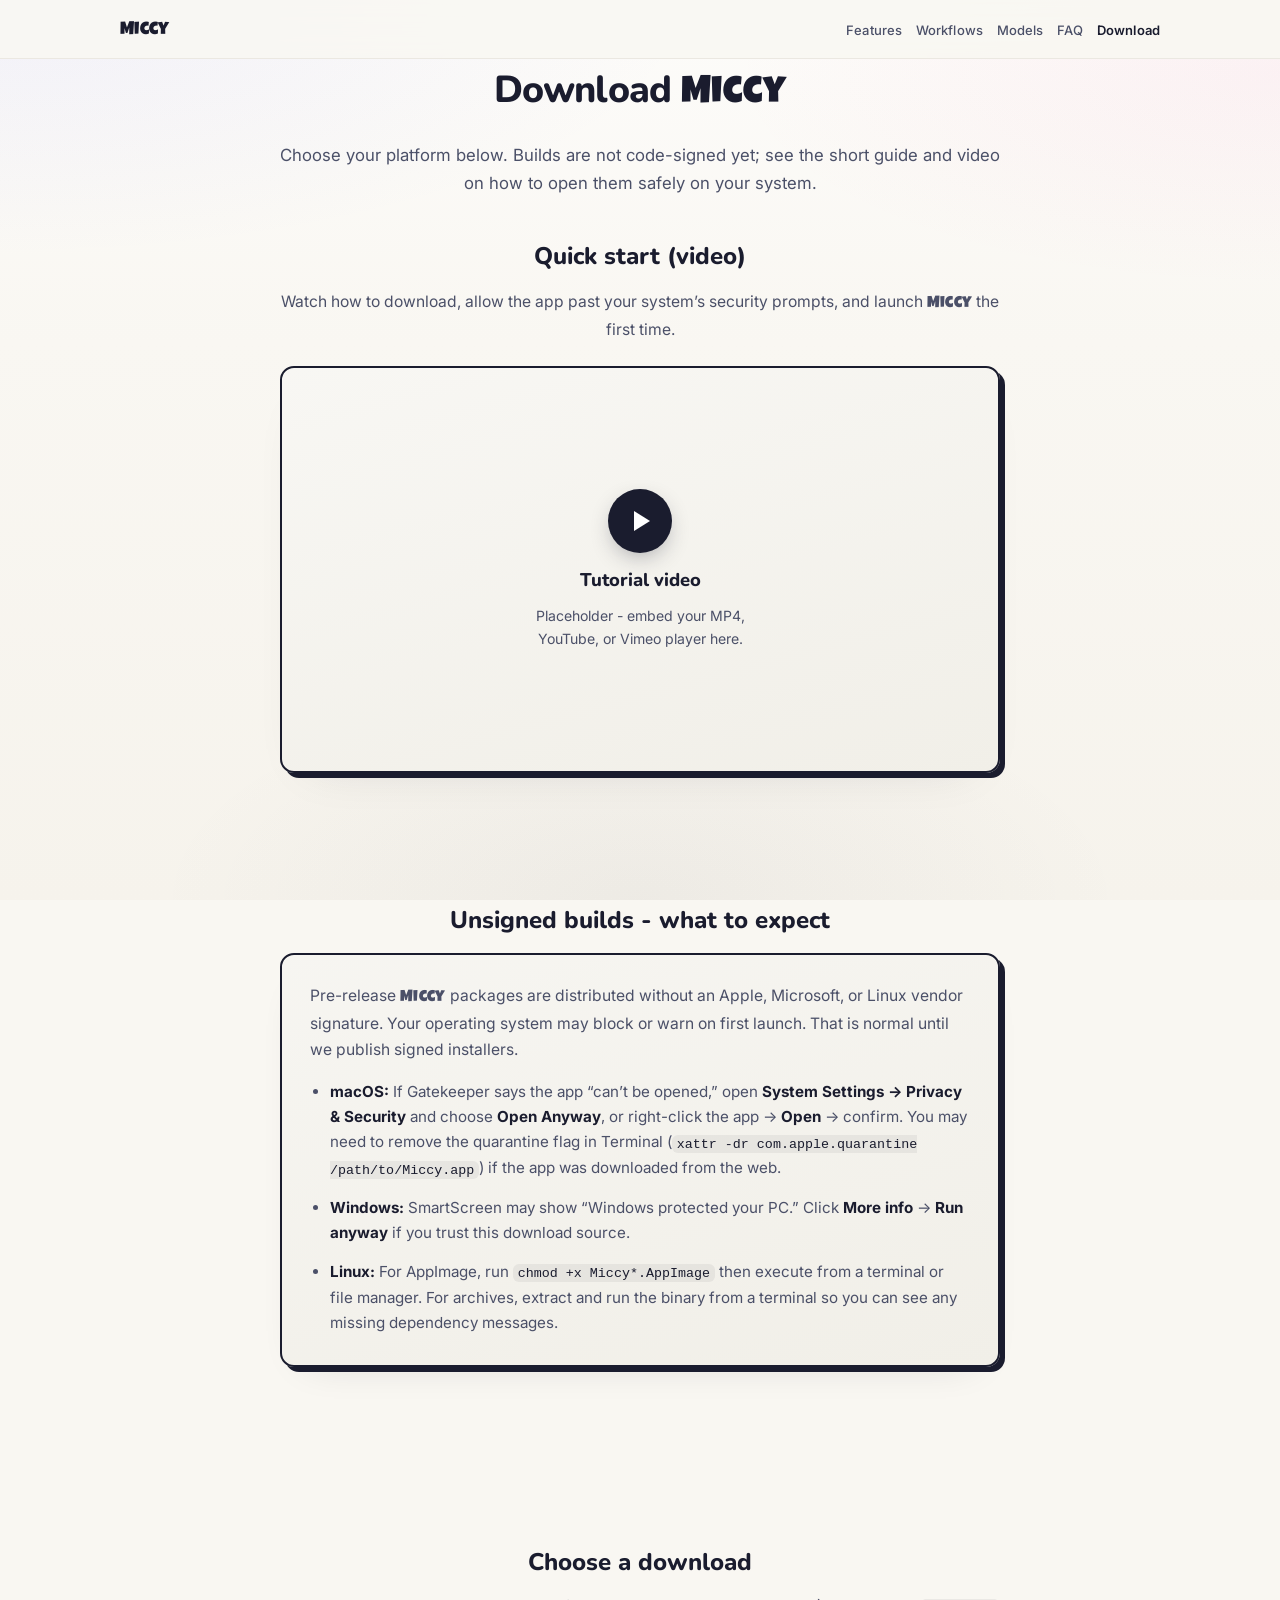
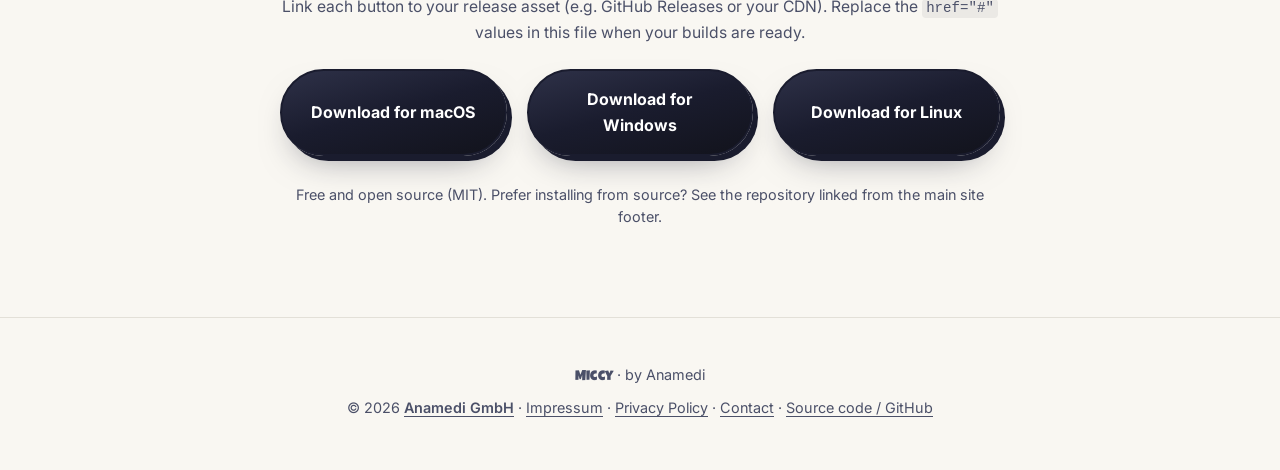
==== download/index.html @ 7ce50169 "second commitÄ" ====
<!DOCTYPE html>
<html lang="en">
  <head>
    <meta charset="UTF-8" />
    <meta name="viewport" content="width=device-width, initial-scale=1" />
    <!--
      Optional extra download stats (see main.js): Plausible, gtag, or meta
      miccy-download-tracker for sendBeacon to your own URL. PostHog is in head.
    -->
    <!-- <meta name="miccy-download-tracker" content="https://example.com/api/download-log" /> -->
    <meta
      name="description"
      content="Download Miccy for macOS, Windows, or Linux. Quick tutorial for running unsigned builds."
    />
    <title>Download Miccy</title>
    <link rel="preconnect" href="https://fonts.googleapis.com" />
    <link rel="preconnect" href="https://fonts.gstatic.com" crossorigin />
    <link
      href="https://fonts.googleapis.com/css2?family=Inter:wght@400;500;600;700&family=Luckiest+Guy&family=Nunito:wght@700;800&display=swap"
      rel="stylesheet"
    />
    <link rel="stylesheet" href="../styles.css" />
    <!-- PostHog Analytics -->
    <script>
      !function(t,e){var o,n,p,r;e.__SV||(window.posthog=e,e._i=[],e.init=function(i,s,a){function g(t,e){var o=e.split(".");2==o.length&&(t=t[o[0]],e=o[1]),t[e]=function(){t.push([e].concat(Array.prototype.slice.call(arguments,0)))}}(p=t.createElement("script")).type="text/javascript",p.crossOrigin="anonymous",p.async=!0,p.src=s.api_host.replace(".i.posthog.com","-assets.i.posthog.com")+"/static/array.js",(r=t.getElementsByTagName("script")[0]).parentNode.insertBefore(p,r);var u=e;for(void 0!==a?u=e[a]=[]:a="posthog",u.people=u.people||[],u.toString=function(t){var e="posthog";return"posthog"!==a&&(e+="."+a),t||(e+=" (stub)"),e},u.people.toString=function(){return u.toString(1)+" (stub)"},o="capture identify alias people.set people.set_once set_config register register_once unregister opt_out_capturing has_opted_out_capturing opt_in_capturing reset isFeatureEnabled onFeatureFlags getFeatureFlag getFeatureFlagPayload reloadFeatureFlags group updateEarlyAccessFeatureEnrollment getEarlyAccessFeatures getActiveMatchingSurveys getSurveys onSessionId".split(" "),n=0;n<o.length;n++)g(u,o[n]);e._i.push([i,s,a])},e.__SV=1)}(document,window.posthog||[]);
      posthog.init("phc_xzdLBTiVTxyUzQHgn3ynP7k3FDv85g4mBmWkdNXBrC9d", {
        api_host: "https://eu.i.posthog.com",
        person_profiles: "identified_only"
      });
    </script>
  </head>
  <body>
    <a class="skip-link" href="#main">Skip to content</a>
    <header class="site-header">
      <div class="container site-header__inner">
        <a class="logo" href="../index.html"><span class="brand">Miccy</span></a>
        <button
          class="nav-toggle"
          type="button"
          aria-expanded="false"
          aria-controls="site-nav"
        >
          <span class="nav-toggle__bar" aria-hidden="true"></span>
          <span class="nav-toggle__bar" aria-hidden="true"></span>
          <span class="nav-toggle__bar" aria-hidden="true"></span>
          <span class="visually-hidden">Menu</span>
        </button>
        <nav id="site-nav" class="site-nav" aria-label="Primary">
          <ul class="site-nav__list">
            <li><a href="../index.html#features">Features</a></li>
            <li><a href="../index.html#clinical-workflows">Workflows</a></li>
            <li><a href="../index.html#models-languages">Models</a></li>
            <li><a href="../index.html#faq">FAQ</a></li>
            <li><a href="./" class="site-nav__emphasis" aria-current="page">Download</a></li>
          </ul>
        </nav>
      </div>
    </header>

    <main id="main" class="download-page">
      <section class="section section--tight download-page__intro">
        <div class="container container--narrow">
          <h1 class="download-page__title">Download <span class="brand">Miccy</span></h1>
          <p class="download-page__lead">
            Choose your platform below. Builds are not code-signed yet; see the
            short guide and video on how to open them safely on your system.
          </p>
        </div>
      </section>

      <section
        class="section section--tight download-page__tutorial"
        aria-labelledby="tutorial-heading"
      >
        <div class="container container--download">
          <h2 id="tutorial-heading" class="download-page__section-title">
            Quick start (video)
          </h2>
          <p class="download-page__section-intro">
            Watch how to download, allow the app past your system’s security
            prompts, and launch <span class="brand">Miccy</span> the first time.
          </p>
          <!--
            Replace the placeholder below with your player, for example:
            <video class="tutorial-video-el" controls playsinline poster="../assets/tutorial-poster.jpg" width="1280" height="720">
              <source src="https://your-cdn.com/miccy-tutorial.mp4" type="video/mp4" />
            </video>
            Or: <iframe title="<span class="brand">Miccy</span> tutorial" src="https://www.youtube-nocookie.com/embed/VIDEO_ID" loading="lazy" allowfullscreen></iframe>
          -->
          <div
            class="video-placeholder"
            role="img"
            aria-label="Video tutorial placeholder - add your tutorial embed here"
          >
            <div class="video-placeholder__frame">
              <span class="video-placeholder__play" aria-hidden="true"></span>
              <p class="video-placeholder__title">Tutorial video</p>
              <p class="video-placeholder__hint">
                Placeholder - embed your MP4, YouTube, or Vimeo player here.
              </p>
            </div>
          </div>
        </div>
      </section>

      <section
        class="section download-page__unsigned"
        aria-labelledby="unsigned-heading"
      >
        <div class="container container--download">
          <h2 id="unsigned-heading" class="download-page__section-title">
            Unsigned builds - what to expect
          </h2>
          <div class="unsigned-notice card card--soft">
            <p>
              Pre-release <span class="brand">Miccy</span> packages are distributed without an Apple,
              Microsoft, or Linux vendor signature. Your operating system may
              block or warn on first launch. That is normal until we publish
              signed installers.
            </p>
            <ul class="unsigned-notice__list">
              <li>
                <strong>macOS:</strong> If Gatekeeper says the app “can’t be
                opened,” open <strong>System Settings → Privacy &amp;
                Security</strong> and choose <strong>Open Anyway</strong>, or
                right-click the app → <strong>Open</strong> → confirm. You may
                need to remove the quarantine flag in Terminal
                (<code>xattr -dr com.apple.quarantine /path/to/Miccy.app</code>)
                if the app was downloaded from the web.
              </li>
              <li>
                <strong>Windows:</strong> SmartScreen may show “Windows
                protected your PC.” Click <strong>More info</strong> →
                <strong>Run anyway</strong> if you trust this download source.
              </li>
              <li>
                <strong>Linux:</strong> For AppImage, run
                <code>chmod +x Miccy*.AppImage</code> then execute from a
                terminal or file manager. For archives, extract and run the
                binary from a terminal so you can see any missing dependency
                messages.
              </li>
            </ul>
          </div>
        </div>
      </section>

      <section
        class="section download-page__actions"
        aria-labelledby="downloads-heading"
      >
        <div class="container container--download">
          <h2 id="downloads-heading" class="download-page__section-title">
            Choose a download
          </h2>
          <p class="download-page__section-intro">
            Link each button to your release asset (e.g. GitHub Releases or
            your CDN). Replace the <code>href="#"</code> values in this file when
            your builds are ready.
          </p>
          <div class="download-buttons">
            <a
              class="btn btn--primary btn--download"
              id="download-macos"
              href="#"
              data-platform="macos"
              >Download for macOS</a
            >
            <a
              class="btn btn--primary btn--download"
              id="download-windows"
              href="#"
              data-platform="windows"
              >Download for Windows</a
            >
            <a
              class="btn btn--primary btn--download"
              id="download-linux"
              href="#"
              data-platform="linux"
              >Download for Linux</a
            >
          </div>
          <p class="download-page__footnote">
            Free and open source (MIT). Prefer installing from source? See the
            repository linked from the main site footer.
          </p>
        </div>
      </section>
    </main>

    <footer class="site-footer">
      <div class="container site-footer__inner">
        <p class="site-footer__line"><span class="brand">Miccy</span> · by Anamedi</p>
        <p class="site-footer__line">
          © 2026
          <a
            href="https://anamedi.com"
            rel="noopener noreferrer"
            class="site-footer__company"
            >Anamedi GmbH</a
          >
          ·
          <a href="../impressum/">Impressum</a>
          ·
          <a href="../privacy/">Privacy Policy</a>
          ·
          <a href="mailto:info@anamedi.com">Contact</a>
          ·
          <a href="#" data-github-toast>Source code / GitHub</a>
        </p>
      </div>
    </footer>

    <script src="../main.js"></script>
  </body>
</html>
---- styles.css ----
:root {
  --bg: #f9f7f2;
  --bg-elevated: #f1efe8;
  --ink: #1a1c2e;
  --ink-muted: #4b5068;
  --line: #e3e0d8;
  --accent: #1a1c2e;
  --accent-mid: #24273a;
  --shadow: 5px 5px 0 #1a1c2e;
  --shadow-soft: 0 22px 50px -28px rgba(26, 28, 46, 0.35);
  --shadow-lift: 7px 7px 0 #1a1c2e;
  --ease-out: cubic-bezier(0.22, 1, 0.36, 1);
  --ease-spring: cubic-bezier(0.34, 1.3, 0.64, 1);
  --radius-lg: 14px;
  --radius-pill: 999px;
  --font-body: "Inter", system-ui, -apple-system, sans-serif;
  --font-display: "Nunito", "Inter", system-ui, sans-serif;
  --font-brand: "Luckiest Guy", "Comic Sans MS", "Comic Sans", cursive;
  --container: 1040px;
  --narrow: 720px;
  --header-h: 58px;
  --reveal-duration: 0.85s;
}

.brand {
  font-family: var(--font-brand);
  font-weight: 400;
  letter-spacing: 0.02em;
}

*,
*::before,
*::after {
  box-sizing: border-box;
}

html {
  scroll-behavior: smooth;
}

body {
  margin: 0;
  font-family: var(--font-body);
  font-size: 1.0625rem;
  line-height: 1.65;
  color: var(--ink-muted);
  background-color: var(--bg);
  position: relative;
  isolation: isolate;
}

body::before {
  content: "";
  position: fixed;
  inset: 0;
  z-index: -1;
  pointer-events: none;
  background:
    radial-gradient(
      105% 55% at 0% 0%,
      rgba(99, 102, 241, 0.07),
      transparent 52%
    ),
    radial-gradient(
      90% 50% at 100% 8%,
      rgba(236, 72, 153, 0.055),
      transparent 48%
    ),
    radial-gradient(
      70% 45% at 50% 100%,
      rgba(26, 28, 46, 0.04),
      transparent 55%
    ),
    linear-gradient(180deg, #fdfcfa 0%, var(--bg) 38%, #f6f3ec 100%);
}

img {
  max-width: 100%;
  height: auto;
  display: block;
}

h1,
h2,
h3,
h4 {
  color: var(--ink);
  font-family: var(--font-display);
}

a {
  color: inherit;
}

.skip-link {
  position: absolute;
  left: -9999px;
  top: 0;
  z-index: 1000;
  padding: 0.75rem 1rem;
  background: var(--ink);
  color: #fff;
  font-weight: 600;
}

.skip-link:focus {
  left: 1rem;
  top: 1rem;
}

.visually-hidden {
  position: absolute;
  width: 1px;
  height: 1px;
  padding: 0;
  margin: -1px;
  overflow: hidden;
  clip: rect(0, 0, 0, 0);
  white-space: nowrap;
  border: 0;
}

.container {
  width: min(100% - 2.5rem, var(--container));
  margin-inline: auto;
}

.container--narrow {
  width: min(100% - 2.5rem, var(--narrow));
}

.container--steps {
  width: min(100% - 2.5rem, 760px);
}

.container--faq {
  width: min(100% - 2.5rem, 720px);
}

.site-header {
  position: sticky;
  top: 0;
  z-index: 50;
  background: color-mix(in srgb, var(--bg) 88%, transparent);
  backdrop-filter: blur(14px) saturate(1.2);
  border-bottom: 1px solid color-mix(in srgb, var(--line) 65%, transparent);
  transition: box-shadow 0.45s var(--ease-out), background 0.45s var(--ease-out),
    border-color 0.45s var(--ease-out);
}

.site-header.is-scrolled {
  background: color-mix(in srgb, var(--bg) 96%, #fff 4%);
  box-shadow: 0 10px 40px -20px rgba(26, 28, 46, 0.18);
  border-bottom-color: var(--line);
}

.site-header__inner {
  display: flex;
  align-items: center;
  justify-content: space-between;
  min-height: var(--header-h);
  gap: 1rem;
}

.logo {
  font-size: 1.15rem;
  color: var(--ink);
  text-decoration: none;
  transition: color 0.25s ease, transform 0.25s var(--ease-out);
}

.logo:hover,
.logo:focus-visible {
  color: var(--accent-mid);
  transform: translateY(-1px);
}

.site-nav__list {
  list-style: none;
  margin: 0;
  padding: 0;
  display: flex;
  flex-wrap: wrap;
  gap: 0.25rem 0.85rem;
  justify-content: flex-end;
  align-items: center;
}

.site-nav a {
  position: relative;
  font-size: 0.8125rem;
  font-weight: 500;
  letter-spacing: 0.01em;
  color: var(--ink-muted);
  text-decoration: none;
  transition: color 0.25s ease;
}

.site-nav a::after {
  content: "";
  position: absolute;
  left: 0;
  bottom: -2px;
  width: 100%;
  height: 1.5px;
  border-radius: 1px;
  background: linear-gradient(90deg, var(--ink), var(--accent-mid));
  transform: scaleX(0);
  transform-origin: center;
  transition: transform 0.3s var(--ease-out);
}

.site-nav a:hover,
.site-nav a:focus-visible {
  color: var(--ink);
}

.site-nav a:hover::after,
.site-nav a:focus-visible::after {
  transform: scaleX(1);
}

.site-nav__emphasis {
  color: var(--ink) !important;
  font-weight: 600 !important;
}

.nav-toggle {
  display: none;
  flex-direction: column;
  justify-content: center;
  gap: 4px;
  width: 2.4rem;
  height: 2.4rem;
  padding: 0;
  border: 2px solid var(--ink);
  border-radius: 8px;
  background: var(--bg);
  cursor: pointer;
}

.nav-toggle__bar {
  display: block;
  width: 1.25rem;
  height: 2px;
  margin-inline: auto;
  background: var(--ink);
  border-radius: 1px;
}

@media (max-width: 880px) {
  .nav-toggle {
    display: flex;
  }

  .site-nav {
    position: absolute;
    left: 0;
    right: 0;
    top: var(--header-h);
    background: color-mix(in srgb, var(--bg) 97%, #fff 3%);
    border-bottom: 1px solid var(--line);
    max-height: 0;
    overflow: hidden;
    transition: max-height 0.4s var(--ease-out);
    box-shadow: 0 24px 48px -32px rgba(26, 28, 46, 0.2);
  }

  .site-nav a::after {
    display: none;
  }

  .site-nav.is-open {
    max-height: 240px;
  }

  .site-nav__list {
    flex-direction: column;
    padding: 1rem 1.25rem 1.25rem;
    align-items: flex-start;
  }
}

html.motion-ok main > section.section:not(.hero):not(.is-revealed),
html.motion-ok .site-footer:not(.is-revealed) {
  opacity: 0;
  transform: translateY(1.35rem);
  filter: blur(0.5px);
}

html.motion-ok main > section.section:not(.hero).is-revealed,
html.motion-ok .site-footer.is-revealed {
  opacity: 1;
  transform: none;
  filter: none;
  transition: opacity var(--reveal-duration) var(--ease-out),
    transform var(--reveal-duration) var(--ease-out),
    filter 0.5s ease;
}

.section {
  padding-block: clamp(3.5rem, 8vw, 5.5rem);
}

.section--tight {
  padding-block: 0 2.5rem;
}

.section__title {
  font-size: clamp(1.85rem, 4vw, 2.35rem);
  font-weight: 800;
  text-align: center;
  margin: 0 0 2.5rem;
  letter-spacing: -0.02em;
}

.section__intro {
  margin: -1.65rem auto 2rem;
  max-width: 40rem;
  text-align: center;
  font-size: 1.02rem;
  line-height: 1.65;
  color: var(--ink-muted);
}

.section__intro--narrow {
  max-width: 34rem;
}

.hero {
  padding-top: clamp(2rem, 5vw, 3rem);
}

.hero__inner {
  text-align: center;
}

.hero__mascot {
  display: block;
  width: min(320px, 88vw);
  margin: 0 auto 1.25rem;
  padding: 0;
  border: none;
  background: transparent;
  transition: transform 0.5s var(--ease-out);
}

.hero__mascot .mascot-bounce {
  display: block;
  width: 100%;
  line-height: 0;
}

.hero__mascot img {
  display: block;
  width: 100%;
  height: auto;
  margin: 0 auto;
  filter: drop-shadow(0 18px 36px rgba(26, 28, 46, 0.22));
  transition: transform 0.6s var(--ease-out), filter 0.45s var(--ease-out);
}

.hero__kicker {
  display: flex;
  flex-wrap: wrap;
  align-items: baseline;
  justify-content: center;
  gap: 0.45rem 0.75rem;
  margin: 0 0 0.85rem;
}

.hero__kicker .brand {
  font-size: clamp(1.4rem, 3.2vw, 1.75rem);
  line-height: 1;
}

.hero__kicker-meta {
  font-size: 0.75rem;
  font-weight: 600;
  letter-spacing: 0.08em;
  text-transform: uppercase;
  color: var(--ink-muted);
}

html.motion-ok .hero__kicker {
  animation: hero-rise 0.85s var(--ease-out) both;
  animation-delay: 0.08s;
}

@media (hover: hover) and (pointer: fine) {
  .hero__mascot:hover {
    transform: translateY(-4px);
  }

  .hero__mascot:hover img {
    transform: scale(1.03);
    filter: drop-shadow(0 26px 48px rgba(26, 28, 46, 0.32));
  }
}

.hero__eyebrow {
  margin: 0 0 0.75rem;
  font-size: 0.72rem;
  font-weight: 700;
  letter-spacing: 0.22em;
  text-transform: uppercase;
  color: var(--ink-muted);
}

html.motion-ok .hero__eyebrow {
  animation: hero-rise 0.9s var(--ease-out) both;
  animation-delay: 0.05s;
}

.hero__title {
  margin: 0 0 1rem;
  font-size: clamp(1.85rem, 4.5vw, 2.65rem);
  font-weight: 800;
  line-height: 1.15;
  letter-spacing: -0.02em;
  color: var(--ink);
}

html.motion-ok .hero__title {
  animation: hero-rise 0.95s var(--ease-out) both;
  animation-delay: 0.12s;
}

@supports ((-webkit-background-clip: text) or (background-clip: text)) {
  .hero__title {
    background: linear-gradient(
      120deg,
      var(--ink) 0%,
      #2f3248 42%,
      var(--ink) 88%
    );
    background-size: 200% auto;
    -webkit-background-clip: text;
    background-clip: text;
    color: transparent;
  }

  html.motion-ok .hero__title {
    animation:
      hero-rise 0.95s var(--ease-out) both,
      shimmer-title 8s ease-in-out infinite;
    animation-delay: 0.12s, 0.5s;
  }
}

.hero__lead {
  margin: 0 0 0.6rem;
  max-width: 30rem;
  margin-inline: auto;
  font-size: 1.08rem;
  font-weight: 500;
  line-height: 1.55;
  color: var(--ink-muted);
}

html.motion-ok .hero__lead {
  animation: hero-rise 0.95s var(--ease-out) both;
  animation-delay: 0.22s;
}

.hero__sub {
  margin: 0;
  max-width: 28rem;
  margin-inline: auto;
  font-size: 0.875rem;
  font-weight: 500;
  line-height: 1.45;
  letter-spacing: 0.02em;
  color: var(--ink-muted);
}

html.motion-ok .hero__sub {
  animation: hero-rise 0.95s var(--ease-out) both;
  animation-delay: 0.3s;
}

.hero__compare {
  margin: 0 0 1.35rem;
  padding: 1.15rem 1.35rem 1.2rem;
  font-size: 0.98rem;
  line-height: 1.62;
  text-align: center;
  color: var(--ink-muted);
  background: linear-gradient(
    165deg,
    color-mix(in srgb, #fff 55%, var(--bg-elevated)) 0%,
    var(--bg-elevated) 100%
  );
  border: 2px solid var(--ink);
  border-radius: var(--radius-lg);
  box-shadow: var(--shadow), 0 14px 36px -28px rgba(26, 28, 46, 0.12);
}

.hero__compare strong {
  color: var(--ink);
}

.hero__brand {
  font-weight: 700;
  color: var(--ink);
  white-space: nowrap;
}

.hero__compare-note {
  display: block;
  margin-top: 0.65rem;
  font-size: 0.78rem;
  font-weight: 500;
  line-height: 1.45;
  color: var(--ink-muted);
  font-style: normal;
}

@media (max-width: 540px) {
  .hero__brand {
    white-space: normal;
  }
}

html.motion-ok .hero__compare {
  animation: hero-rise 0.95s var(--ease-out) both;
  animation-delay: 0.26s;
}

.hero__disclaimer {
  margin: 1.5rem 0 0;
  max-width: 24rem;
  margin-inline: auto;
  font-size: 0.75rem;
  line-height: 1.45;
  color: var(--ink-muted);
}

html.motion-ok .hero__disclaimer {
  animation: hero-rise 1s var(--ease-out) both;
  animation-delay: 0.38s;
}

html.motion-ok .hero__mascot {
  animation: hero-rise 0.9s var(--ease-out) both;
}

html.motion-ok .hero__mascot img {
  animation: mascot-glow 5.5s ease-in-out 0.9s infinite;
}

html.motion-ok .hero__mascot .mascot-bounce {
  animation: mascot-bounce 2.75s var(--ease-spring) 0.9s infinite;
  will-change: transform;
}

html.motion-ok .final-cta__mascot img {
  animation: mascot-glow 5.5s ease-in-out infinite;
  animation-delay: -2.75s;
}

html.motion-ok .final-cta__mascot .mascot-bounce {
  animation: mascot-bounce 2.75s var(--ease-spring) infinite;
  animation-delay: -1.5s;
  will-change: transform;
}

.download-cta__inner {
  text-align: center;
  display: flex;
  flex-direction: column;
  align-items: center;
  gap: 0.85rem;
}

.btn {
  display: inline-flex;
  align-items: center;
  justify-content: center;
  padding: 0.95rem 1.75rem;
  font-family: var(--font-body);
  font-size: 1rem;
  font-weight: 700;
  text-decoration: none;
  border-radius: var(--radius-pill);
  border: 2px solid var(--accent);
  cursor: pointer;
  transition: transform 0.28s var(--ease-out), box-shadow 0.28s var(--ease-out),
    filter 0.28s ease;
}

.btn--primary {
  background: linear-gradient(
    165deg,
    #2e3148 0%,
    var(--accent) 48%,
    #12131c 100%
  );
  color: #fff;
  box-shadow: var(--shadow), 0 16px 36px -18px rgba(26, 28, 46, 0.55);
}

.btn--primary:hover,
.btn--primary:focus-visible {
  transform: translate(-2px, -2px);
  box-shadow: var(--shadow-lift), 0 22px 44px -18px rgba(26, 28, 46, 0.45);
  filter: brightness(1.04);
}

.btn--primary:active {
  transform: translate(1px, 1px);
  box-shadow: 4px 4px 0 #1a1c2e;
  filter: brightness(0.98);
}

.btn--primary:focus-visible {
  outline: 2px solid #6366f1;
  outline-offset: 3px;
}

.download-cta__note {
  margin: 0;
  font-size: 0.95rem;
  color: var(--ink-muted);
}

.text-link {
  font-size: 0.95rem;
  font-weight: 600;
  color: var(--ink);
  text-decoration: underline;
  text-underline-offset: 3px;
  transition: color 0.2s ease, opacity 0.2s ease;
}

.text-link:hover,
.text-link:focus-visible {
  color: var(--accent-mid);
}

.rule {
  border: none;
  height: 1px;
  margin: 0 auto 0;
  max-width: 100%;
  background: linear-gradient(
    90deg,
    transparent,
    var(--line) 12%,
    color-mix(in srgb, var(--ink) 12%, transparent) 50%,
    var(--line) 88%,
    transparent
  );
  opacity: 0.9;
}

.rule--short {
  width: min(40%, 320px);
  margin-block: 2.5rem;
}

.grid {
  display: grid;
  gap: 1.5rem;
}

@media (min-width: 768px) {
  .grid--2 {
    grid-template-columns: repeat(2, minmax(0, 1fr));
  }
}

.card {
  background: linear-gradient(
    165deg,
    color-mix(in srgb, #fff 55%, var(--bg)) 0%,
    var(--bg) 100%
  );
  border: 2px solid var(--ink);
  border-radius: var(--radius-lg);
  padding: 1.75rem 1.75rem 1.85rem;
  box-shadow: var(--shadow), 0 18px 40px -28px rgba(26, 28, 46, 0.2);
  transition: transform 0.4s var(--ease-out), box-shadow 0.4s var(--ease-out),
    border-color 0.3s ease;
}

@media (hover: hover) and (pointer: fine) {
  .card:hover {
    transform: translate(-3px, -3px);
    box-shadow: var(--shadow-lift), 0 26px 50px -26px rgba(26, 28, 46, 0.28);
  }
}

.card:active {
  transform: translate(-1px, -1px);
}

.card--soft {
  background: linear-gradient(
    165deg,
    color-mix(in srgb, #fff 40%, var(--bg-elevated)) 0%,
    var(--bg-elevated) 100%
  );
}

.card__title {
  margin: 0 0 0.65rem;
  font-size: 1.15rem;
  font-weight: 800;
  text-align: center;
}

.card__text {
  margin: 0;
  font-size: 0.98rem;
  text-align: center;
}

.steps {
  list-style: none;
  margin: 0;
  padding: 0;
  display: flex;
  flex-direction: column;
  gap: 2rem;
}

.steps__item {
  display: flex;
  flex-direction: column;
  align-items: center;
  gap: 1rem;
  text-align: center;
}

.steps__num {
  width: 2.5rem;
  height: 2.5rem;
  border-radius: 50%;
  display: flex;
  align-items: center;
  justify-content: center;
  background: linear-gradient(145deg, #2a2d42 0%, var(--ink) 55%, #12131c 100%);
  color: #fff;
  font-family: var(--font-display);
  font-weight: 800;
  font-size: 1.05rem;
  box-shadow: 0 6px 16px -4px rgba(26, 28, 46, 0.45);
  transition: transform 0.35s var(--ease-spring), box-shadow 0.35s ease;
}

@media (hover: hover) and (pointer: fine) {
  .steps__item:hover .steps__num {
    transform: scale(1.06);
    box-shadow: 0 10px 22px -6px rgba(26, 28, 46, 0.5);
  }
}

.steps__title {
  margin: 0 0 0.35rem;
  font-size: 1.1rem;
  font-weight: 800;
  text-align: center;
}

.steps__body {
  width: 100%;
  max-width: 38rem;
}

.steps__body p {
  margin: 0;
  font-size: 0.98rem;
  text-align: center;
}

.prose-block {
  max-width: 760px;
  margin-inline: auto;
  text-align: center;
}

.prose-block--spaced {
  margin-top: 2.5rem;
}

.prose-block__title {
  margin: 0 0 0.5rem;
  font-size: 1.2rem;
  font-weight: 800;
  text-align: center;
}

.prose-block p {
  margin: 0 0 1.25rem;
}

.table-wrap {
  margin-top: 1rem;
  border-radius: var(--radius-lg);
  overflow: hidden;
  border: 2px solid var(--ink);
  box-shadow: var(--shadow), 0 20px 48px -32px rgba(26, 28, 46, 0.18);
  background: linear-gradient(180deg, #fff 0%, #faf9f7 100%);
  transition: transform 0.4s var(--ease-out), box-shadow 0.4s var(--ease-out);
}

@media (hover: hover) and (pointer: fine) {
  .table-wrap:hover {
    transform: translate(-2px, -2px);
    box-shadow: var(--shadow-lift), 0 26px 56px -28px rgba(26, 28, 46, 0.22);
  }
}

.data-table {
  width: 100%;
  border-collapse: collapse;
  font-size: 0.95rem;
}

.data-table thead th {
  text-align: center;
  padding: 0.85rem 1rem;
  background: linear-gradient(
    180deg,
    color-mix(in srgb, #fff 35%, var(--bg-elevated)) 0%,
    var(--bg-elevated) 100%
  );
  color: var(--ink);
  font-weight: 700;
  border-bottom: 1px solid var(--line);
}

.data-table tbody th {
  text-align: left;
  padding: 0.85rem 1rem;
  width: 28%;
  vertical-align: top;
  color: var(--ink);
  font-weight: 800;
  border-bottom: 1px solid var(--line);
}

.data-table td {
  padding: 0.85rem 1rem;
  border-bottom: 1px solid var(--line);
  vertical-align: top;
}

.data-table tr:last-child th,
.data-table tr:last-child td {
  border-bottom: none;
}

@media (max-width: 640px) {
  .data-table thead {
    display: none;
  }

  .data-table tbody tr {
    display: block;
    padding: 0.75rem 0;
    border-bottom: 1px solid var(--line);
  }

  .data-table tbody tr:last-child {
    border-bottom: none;
  }

  .data-table tbody th,
  .data-table tbody td {
    display: block;
    width: 100%;
    border: none;
    padding: 0.35rem 1rem;
  }

  .data-table tbody th {
    padding-top: 0.75rem;
  }
}

.fine-print {
  margin: 0.75rem 0 0;
  font-size: 0.88rem;
  color: var(--ink-muted);
  text-align: center;
}

.fine-print--languages {
  margin: 0 auto 1.25rem;
  max-width: 42rem;
  line-height: 1.6;
}

.section--who {
  background: color-mix(in srgb, var(--bg-elevated) 72%, var(--bg) 28%);
}

.who-grid__list {
  margin: 0;
  padding-left: 1.15rem;
  display: flex;
  flex-direction: column;
  gap: 0.75rem;
  font-size: 0.98rem;
  line-height: 1.55;
  color: var(--ink-muted);
}

.who-grid__list strong {
  color: var(--ink);
}

.who-grid__card .card__title {
  margin-bottom: 0.85rem;
}

.subsection-title {
  margin: 2.75rem 0 1rem;
  font-size: 1.65rem;
  font-weight: 800;
  color: var(--ink);
  text-align: center;
}

.stack--cards {
  display: flex;
  flex-direction: column;
  gap: 1.25rem;
}

.prose-section .section__title {
  margin-bottom: 1rem;
  text-align: center;
}

.centered-prose {
  text-align: center;
  margin: 0 auto 0;
  max-width: 640px;
}

.inline-link {
  color: var(--ink);
  text-decoration: underline;
  text-underline-offset: 3px;
  transition: color 0.2s ease;
}

.inline-link:hover,
.inline-link:focus-visible {
  color: var(--accent-mid);
}

.faq {
  display: flex;
  flex-direction: column;
  gap: 1rem;
}

.faq__item {
  border: 2px solid var(--ink);
  border-radius: var(--radius-lg);
  background: linear-gradient(
    180deg,
    color-mix(in srgb, #fff 30%, var(--bg)) 0%,
    var(--bg) 100%
  );
  box-shadow: var(--shadow), 0 14px 36px -28px rgba(26, 28, 46, 0.16);
  overflow: hidden;
  transition: transform 0.35s var(--ease-out), box-shadow 0.35s var(--ease-out);
}

@media (hover: hover) and (pointer: fine) {
  .faq__item:hover {
    transform: translate(-2px, -2px);
    box-shadow: var(--shadow-lift), 0 20px 44px -28px rgba(26, 28, 46, 0.2);
  }
}

.faq__summary {
  list-style: none;
  cursor: pointer;
  display: flex;
  align-items: center;
  justify-content: center;
  gap: 1rem;
  padding: 1.1rem 2.75rem;
  font-weight: 700;
  color: var(--ink);
  font-size: 1.02rem;
  text-align: center;
  position: relative;
  transition: background 0.3s ease, color 0.2s ease;
}

.faq__summary:hover,
.faq__summary:focus-visible {
  background: color-mix(in srgb, var(--bg-elevated) 75%, transparent);
}

.faq__summary::-webkit-details-marker {
  display: none;
}

.faq__summary::after {
  content: "+";
  position: absolute;
  right: 1.15rem;
  top: 50%;
  transform: translateY(-50%);
  font-size: 1.35rem;
  font-weight: 800;
  line-height: 1;
  flex-shrink: 0;
  transition: transform 0.35s var(--ease-spring), color 0.25s ease;
  color: var(--ink-muted);
}

.faq__item[open] .faq__summary::after {
  content: "−";
  transform: translateY(-50%);
  color: var(--ink);
}

.faq__panel {
  padding: 0 1.25rem 1.15rem;
  border-top: 1px solid var(--line);
}

html.motion-ok .faq__panel {
  animation: faq-open 0.45s var(--ease-out);
}

.faq__panel p {
  margin: 0.85rem 0 0;
  font-size: 0.98rem;
  text-align: center;
}

.faq__panel a {
  font-weight: 600;
  color: var(--ink);
}

.manifesto {
  border-top: 1px solid var(--line);
}

.manifesto__inner {
  text-align: center;
}

.manifesto__hook {
  margin: 0 0 1.5rem;
  font-family: var(--font-display);
  font-size: clamp(1.5rem, 3.8vw, 2.05rem);
  font-weight: 800;
  line-height: 1.28;
  letter-spacing: -0.02em;
  color: var(--ink);
  max-width: 36ch;
  margin-inline: auto;
}

.manifesto__body {
  max-width: 38rem;
  margin-inline: auto;
}

.manifesto__body > p:first-of-type {
  margin: 0 0 1.25rem;
  font-size: 1.05rem;
  line-height: 1.72;
  color: var(--ink-muted);
}

.manifesto__sig {
  margin: 0;
  font-size: 1.02rem;
  font-weight: 600;
  font-style: italic;
  color: var(--ink);
}

.section--final-cta {
  padding-block: clamp(3rem, 7vw, 4.5rem);
}

.final-cta {
  text-align: center;
  display: flex;
  flex-direction: column;
  align-items: center;
  gap: 1.25rem;
}

.final-cta__mascot {
  display: block;
  width: min(220px, 70vw);
  margin: 0;
  padding: 0;
  border: none;
  background: transparent;
  transition: transform 0.45s var(--ease-out);
}

.final-cta__mascot .mascot-bounce {
  display: block;
  width: 100%;
  line-height: 0;
}

.final-cta__mascot img {
  display: block;
  width: 100%;
  height: auto;
  margin: 0 auto;
  filter: drop-shadow(0 16px 32px rgba(26, 28, 46, 0.2));
  transition: transform 0.45s var(--ease-out), filter 0.45s var(--ease-out);
}

@media (hover: hover) and (pointer: fine) {
  .final-cta__mascot:hover {
    transform: translateY(-3px);
  }

  .final-cta__mascot:hover img {
    transform: scale(1.02);
    filter: drop-shadow(0 24px 44px rgba(26, 28, 46, 0.3));
  }
}

.final-cta__title {
  margin: 0;
  font-size: clamp(1.5rem, 3.5vw, 2rem);
  font-weight: 800;
  max-width: 22ch;
  line-height: 1.2;
}

.site-footer {
  padding: 2.5rem 0 3rem;
  border-top: 1px solid var(--line);
}

.site-footer__inner {
  text-align: center;
  font-size: 0.9rem;
  color: var(--ink-muted);
}

.site-footer__line {
  margin: 0.35rem 0;
}

.site-footer a {
  color: var(--ink-muted);
  text-decoration: underline;
  text-underline-offset: 3px;
  transition: color 0.2s ease;
}

.site-footer a:hover,
.site-footer a:focus-visible {
  color: var(--ink);
}

.site-footer__company {
  color: inherit;
  font-weight: 600;
  text-decoration: underline;
  text-underline-offset: 3px;
}

@keyframes hero-rise {
  from {
    opacity: 0;
    transform: translateY(1.1rem);
  }
  to {
    opacity: 1;
    transform: none;
  }
}

@keyframes shimmer-title {
  0%,
  100% {
    background-position: 0% 50%;
  }
  50% {
    background-position: 100% 50%;
  }
}

@keyframes mascot-glow {
  0%,
  100% {
    filter: drop-shadow(0 16px 32px rgba(26, 28, 46, 0.22));
  }
  50% {
    filter: drop-shadow(0 26px 48px rgba(26, 28, 46, 0.34));
  }
}

@keyframes mascot-bounce {
  0%,
  100% {
    transform: translateY(0);
  }
  18% {
    transform: translateY(-11px);
  }
  32% {
    transform: translateY(-3px);
  }
  48% {
    transform: translateY(-8px);
  }
  62% {
    transform: translateY(-1px);
  }
  78% {
    transform: translateY(-5px);
  }
}

@keyframes faq-open {
  from {
    opacity: 0;
    transform: translateY(-6px);
  }
  to {
    opacity: 1;
    transform: none;
  }
}

.container--download {
  width: min(100% - 2.5rem, 720px);
  margin-inline: auto;
}

.container--legal {
  width: min(100% - 2.5rem, 720px);
  margin-inline: auto;
}

.legal-page {
  padding-block: clamp(2.5rem, 6vw, 4rem);
}

.legal-page__header {
  margin-bottom: 2rem;
  text-align: center;
}

.legal-page__title {
  margin: 0 0 0.65rem;
  font-family: var(--font-display);
  font-size: clamp(1.85rem, 4vw, 2.25rem);
  font-weight: 800;
  color: var(--ink);
  letter-spacing: -0.02em;
}

.legal-page__meta {
  margin: 0;
  font-size: 0.9rem;
  color: var(--ink-muted);
  line-height: 1.5;
}

.legal-page__body {
  text-align: left;
  color: var(--ink-muted);
  font-size: 0.98rem;
  line-height: 1.7;
}

.legal-page__body h2 {
  margin: 2.25rem 0 0.75rem;
  font-family: var(--font-display);
  font-size: 1.2rem;
  font-weight: 800;
  color: var(--ink);
  letter-spacing: -0.01em;
}

.legal-page__body p {
  margin: 0 0 1rem;
}

.legal-page__body ul {
  margin: 0 0 1rem;
  padding-left: 1.35rem;
}

.legal-page__body li {
  margin-bottom: 0.45rem;
}

.legal-page__body a {
  color: var(--ink);
  font-weight: 600;
  text-decoration: underline;
  text-underline-offset: 3px;
}

.legal-page__body strong {
  color: var(--ink);
}

.legal-page__back {
  margin: 2.5rem 0 0;
  text-align: center;
}

.models-guide-cta {
  display: flex;
  flex-direction: column;
  align-items: center;
  gap: 0.65rem;
  margin: 1.75rem 0 0;
  text-align: center;
}

.models-guide-cta__hint {
  margin: 0;
  max-width: 32rem;
  font-size: 0.9rem;
  line-height: 1.55;
  color: var(--ink-muted);
}

.guide-page__header {
  margin-bottom: 2rem;
  text-align: center;
}

.guide-page__title {
  margin: 0 0 0.85rem;
  font-family: var(--font-display);
  font-size: clamp(1.65rem, 3.8vw, 2.1rem);
  font-weight: 800;
  color: var(--ink);
  letter-spacing: -0.02em;
}

.guide-page__lead {
  margin: 0;
  font-size: 1.02rem;
  line-height: 1.65;
  color: var(--ink-muted);
  text-align: center;
  max-width: 40rem;
  margin-inline: auto;
}

.guide-page__body .table-wrap {
  margin: 1rem 0 1.25rem;
}

.guide-page__cta-wrap {
  display: flex;
  flex-direction: column;
  align-items: center;
  gap: 0.75rem;
  margin-top: 1.5rem;
}

.guide-page__cta-secondary {
  font-size: 0.95rem;
}

.guide-details {
  margin: 1.75rem 0 0;
  border: 1px solid var(--line);
  border-radius: var(--radius-lg);
  background: color-mix(in srgb, var(--bg-elevated) 92%, var(--ink) 2%);
  box-shadow: 0 12px 36px -24px rgba(26, 28, 46, 0.2);
}

.guide-details__summary {
  padding: 1rem 1.15rem;
  font-weight: 700;
  font-size: 0.98rem;
  color: var(--ink);
  cursor: pointer;
  list-style: none;
}

.guide-details__summary::-webkit-details-marker {
  display: none;
}

.guide-details__body {
  padding: 0 1.15rem 1.2rem;
  border-top: 1px solid var(--line);
}

.guide-details__body > :first-child {
  margin-top: 1rem;
}

.demo-section__intro {
  max-width: 36rem;
  margin: 0 auto 1.5rem;
  font-size: 0.98rem;
  line-height: 1.6;
  text-align: center;
  color: var(--ink-muted);
}

.download-page__title {
  margin: 0 0 1rem;
  font-family: var(--font-display);
  font-size: clamp(1.85rem, 4vw, 2.35rem);
  font-weight: 800;
  text-align: center;
  color: var(--ink);
  letter-spacing: -0.02em;
}

.download-page__lead {
  margin: 0;
  font-size: 1.05rem;
  text-align: center;
  line-height: 1.65;
}

.download-page__section-title {
  margin: 0 0 0.75rem;
  font-family: var(--font-display);
  font-size: clamp(1.25rem, 3vw, 1.5rem);
  font-weight: 800;
  text-align: center;
  color: var(--ink);
}

.download-page__section-intro {
  margin: 0 0 1.5rem;
  font-size: 0.98rem;
  text-align: center;
  line-height: 1.6;
}

.download-page__section-intro code {
  font-family: ui-monospace, SFMono-Regular, Menlo, Monaco, Consolas, monospace;
  font-size: 0.9em;
  padding: 0.1em 0.3em;
  border-radius: 4px;
  background: color-mix(in srgb, var(--ink) 6%, transparent);
}

.video-placeholder {
  margin: 0;
  border-radius: var(--radius-lg);
  border: 2px solid var(--ink);
  box-shadow: var(--shadow), 0 20px 48px -32px rgba(26, 28, 46, 0.15);
  background: linear-gradient(
    165deg,
    color-mix(in srgb, #fff 50%, var(--bg-elevated)) 0%,
    var(--bg-elevated) 100%
  );
  overflow: hidden;
}

.video-placeholder__frame {
  position: relative;
  aspect-ratio: 16 / 9;
  display: flex;
  flex-direction: column;
  align-items: center;
  justify-content: center;
  gap: 0.5rem;
  padding: 1.5rem;
  text-align: center;
}

.video-placeholder__play {
  display: flex;
  align-items: center;
  justify-content: center;
  width: 4rem;
  height: 4rem;
  border-radius: 50%;
  background: var(--ink);
  color: #fff;
  margin-bottom: 0.25rem;
  box-shadow: 0 8px 24px -8px rgba(26, 28, 46, 0.45);
}

.video-placeholder__play::after {
  content: "";
  display: block;
  width: 0;
  height: 0;
  margin-left: 4px;
  border-style: solid;
  border-width: 10px 0 10px 16px;
  border-color: transparent transparent transparent #fff;
}

.video-placeholder__title {
  margin: 0;
  font-family: var(--font-display);
  font-size: 1.15rem;
  font-weight: 800;
  color: var(--ink);
}

.video-placeholder__hint {
  margin: 0;
  font-size: 0.88rem;
  color: var(--ink-muted);
  max-width: 28ch;
}

.unsigned-notice {
  text-align: left;
}

.unsigned-notice > p {
  margin: 0 0 1rem;
  font-size: 0.98rem;
  line-height: 1.65;
}

.unsigned-notice__list {
  margin: 0;
  padding-left: 1.25rem;
  font-size: 0.95rem;
  line-height: 1.65;
  color: var(--ink-muted);
}

.unsigned-notice__list li {
  margin-bottom: 0.85rem;
}

.unsigned-notice__list li:last-child {
  margin-bottom: 0;
}

.unsigned-notice__list strong {
  color: var(--ink);
}

.unsigned-notice code {
  font-family: ui-monospace, SFMono-Regular, Menlo, Monaco, Consolas, monospace;
  font-size: 0.88em;
  padding: 0.12em 0.35em;
  border-radius: 6px;
  background: color-mix(in srgb, var(--ink) 6%, transparent);
  color: var(--ink);
}

.download-buttons {
  display: grid;
  gap: 1rem;
}

@media (min-width: 640px) {
  .download-buttons {
    grid-template-columns: repeat(3, minmax(0, 1fr));
    gap: 1.25rem;
  }
}

.btn--download {
  width: 100%;
  min-height: 3.25rem;
  text-align: center;
}

.download-page__footnote {
  margin: 1.75rem 0 0;
  font-size: 0.9rem;
  color: var(--ink-muted);
  text-align: center;
  line-height: 1.55;
}

.download-page__footnote code {
  font-family: ui-monospace, SFMono-Regular, Menlo, Monaco, Consolas, monospace;
  font-size: 0.88em;
}

.toast {
  position: fixed;
  z-index: 10000;
  bottom: max(1.25rem, env(safe-area-inset-bottom));
  left: 50%;
  max-width: min(92vw, 22rem);
  padding: 0.9rem 1.2rem;
  font-family: var(--font-body);
  font-size: 0.9rem;
  font-weight: 500;
  line-height: 1.45;
  text-align: center;
  color: var(--ink);
  background: color-mix(in srgb, var(--bg) 94%, #fff);
  border: 2px solid var(--ink);
  border-radius: 12px;
  box-shadow: var(--shadow), 0 20px 50px -24px rgba(26, 28, 46, 0.35);
  opacity: 0;
  visibility: hidden;
  pointer-events: none;
  transform: translate3d(-50%, 120%, 0);
  transition:
    transform 0.38s var(--ease-out),
    opacity 0.32s ease,
    visibility 0.32s ease;
}

.toast.toast--visible {
  opacity: 1;
  visibility: visible;
  pointer-events: auto;
  transform: translate3d(-50%, 0, 0);
}

@media (prefers-reduced-motion: reduce) {
  .toast {
    transition-duration: 0.12s;
  }
}
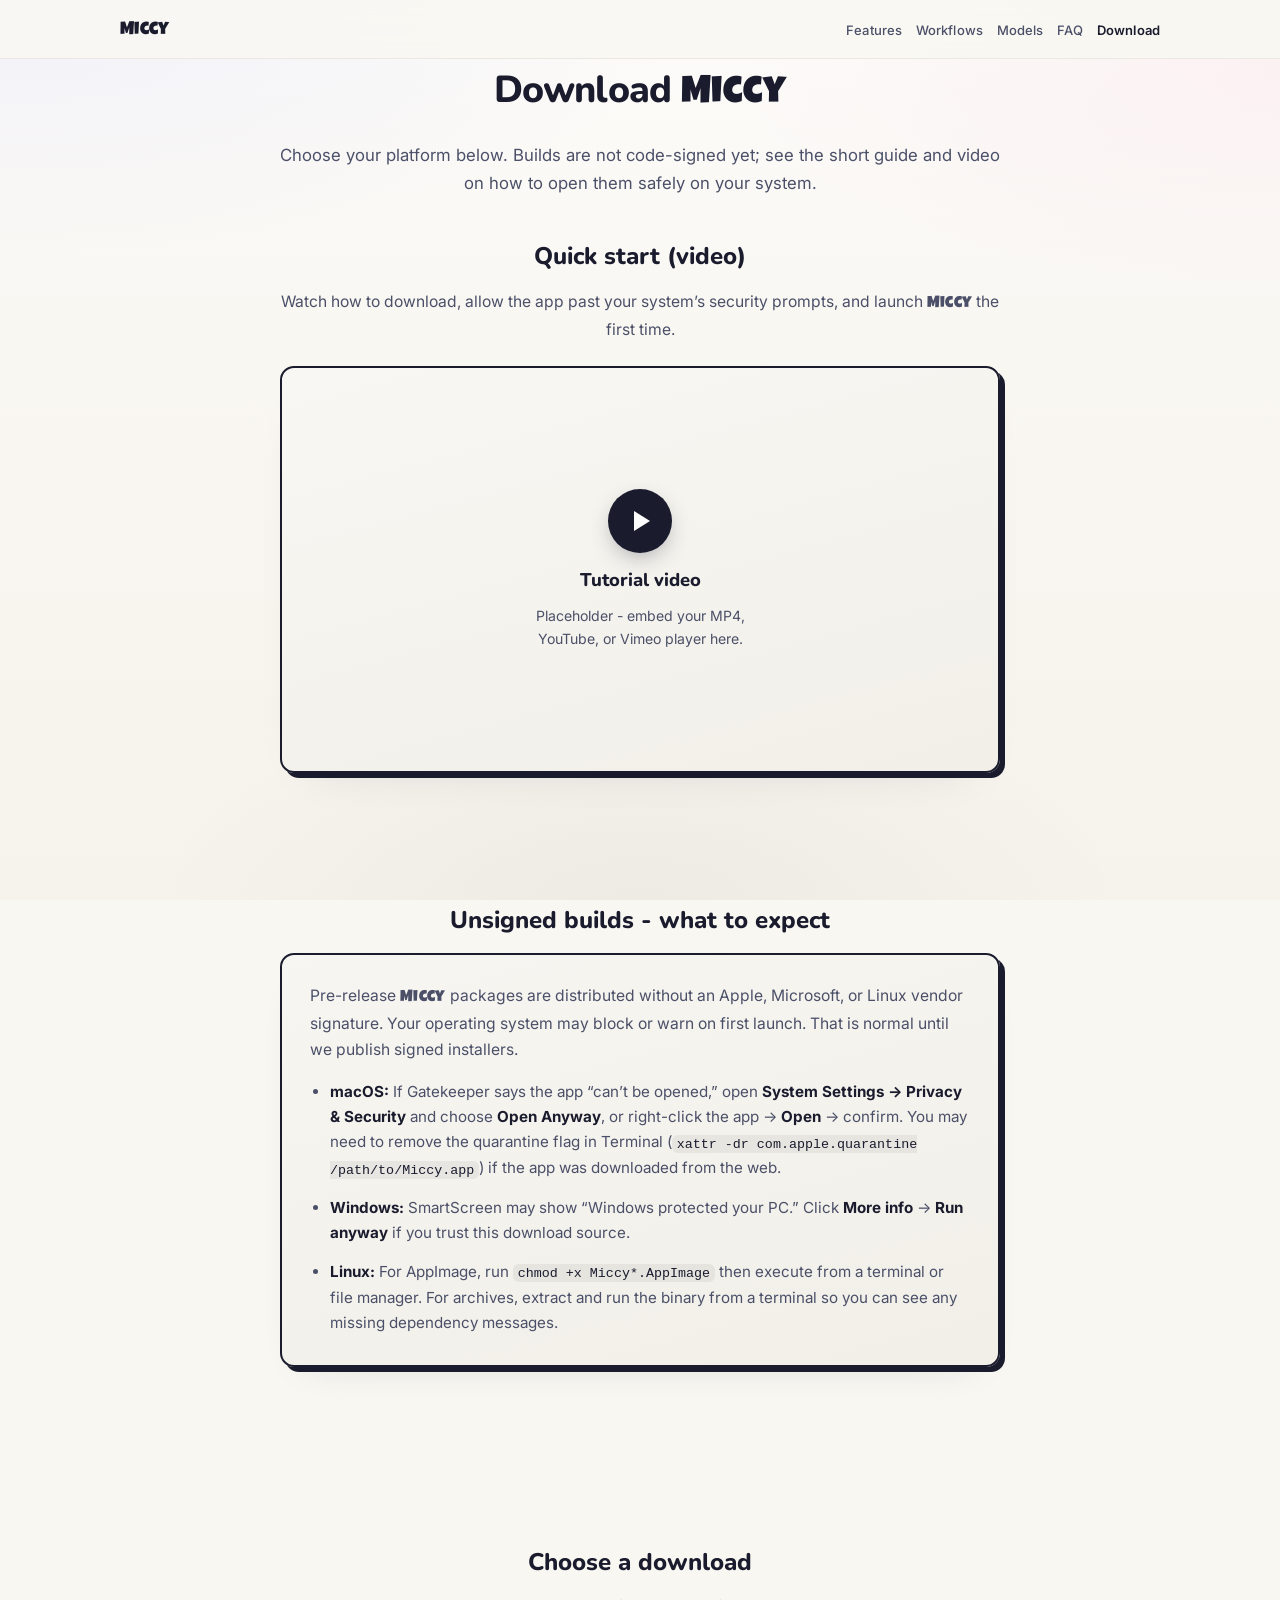
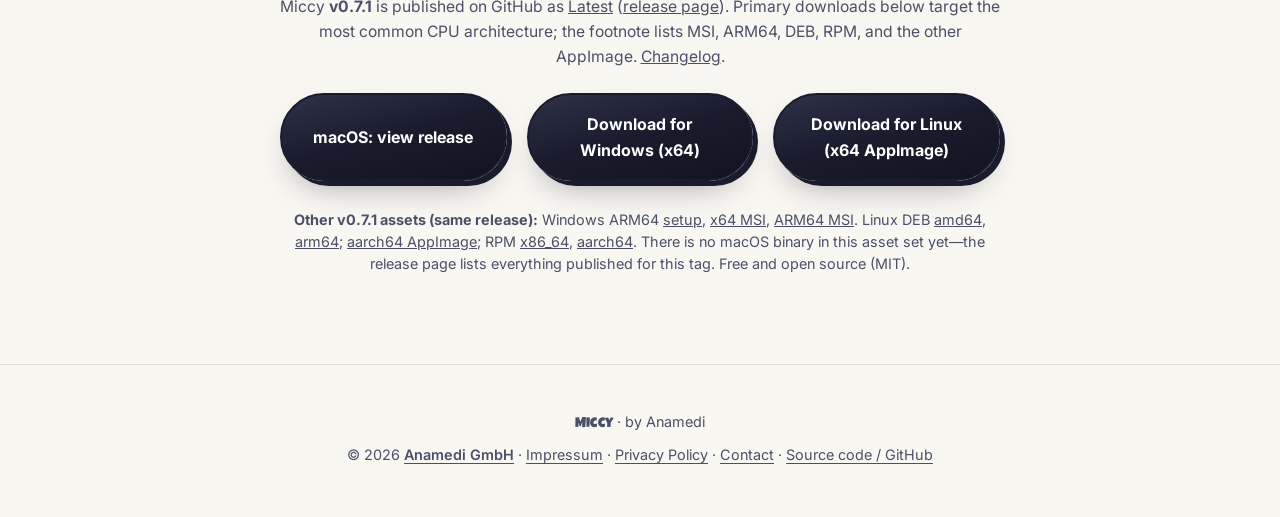
==== commit 97f55fe4: "push" ====
--- a/download/index.html
+++ b/download/index.html
@@ -154,36 +154,91 @@
             Choose a download
           </h2>
           <p class="download-page__section-intro">
-            Link each button to your release asset (e.g. GitHub Releases or
-            your CDN). Replace the <code>href="#"</code> values in this file when
-            your builds are ready.
+            Miccy <strong>v0.7.1</strong> is published on GitHub as
+            <a
+              href="https://github.com/anamedi-ch/anamedi_lokal/releases/latest"
+              rel="noopener noreferrer"
+              >Latest</a
+            >
+            (<a
+              href="https://github.com/anamedi-ch/anamedi_lokal/releases/tag/v0.7.1"
+              rel="noopener noreferrer"
+              >release page</a
+            >). Primary downloads below target the most common CPU architecture;
+            the footnote lists MSI, ARM64, DEB, RPM, and the other AppImage.
+            <a
+              href="https://github.com/anamedi-ch/anamedi_lokal/commits/v0.7.1"
+              rel="noopener noreferrer"
+              >Changelog</a
+            >.
           </p>
           <div class="download-buttons">
             <a
               class="btn btn--primary btn--download"
               id="download-macos"
-              href="#"
+              href="https://github.com/anamedi-ch/anamedi_lokal/releases/tag/v0.7.1"
               data-platform="macos"
-              >Download for macOS</a
+              >macOS: view release</a
             >
             <a
               class="btn btn--primary btn--download"
               id="download-windows"
-              href="#"
+              href="https://github.com/anamedi-ch/anamedi_lokal/releases/download/v0.7.1/Miccy_0.7.1_x64-setup.exe"
               data-platform="windows"
-              >Download for Windows</a
+              >Download for Windows (x64)</a
             >
             <a
               class="btn btn--primary btn--download"
               id="download-linux"
-              href="#"
+              href="https://github.com/anamedi-ch/anamedi_lokal/releases/download/v0.7.1/Miccy_0.7.1_amd64.AppImage"
               data-platform="linux"
-              >Download for Linux</a
+              >Download for Linux (x64 AppImage)</a
             >
           </div>
           <p class="download-page__footnote">
-            Free and open source (MIT). Prefer installing from source? See the
-            repository linked from the main site footer.
+            <strong>Other v0.7.1 assets (same release):</strong>
+            Windows ARM64
+            <a
+              href="https://github.com/anamedi-ch/anamedi_lokal/releases/download/v0.7.1/Miccy_0.7.1_arm64-setup.exe"
+              rel="noopener noreferrer"
+              >setup</a
+            >,
+            <a
+              href="https://github.com/anamedi-ch/anamedi_lokal/releases/download/v0.7.1/Miccy_0.7.1_x64_en-US.msi"
+              rel="noopener noreferrer"
+              >x64 MSI</a
+            >,
+            <a
+              href="https://github.com/anamedi-ch/anamedi_lokal/releases/download/v0.7.1/Miccy_0.7.1_arm64_en-US.msi"
+              rel="noopener noreferrer"
+              >ARM64 MSI</a
+            >. Linux DEB
+            <a
+              href="https://github.com/anamedi-ch/anamedi_lokal/releases/download/v0.7.1/Miccy_0.7.1_amd64.deb"
+              rel="noopener noreferrer"
+              >amd64</a
+            >,
+            <a
+              href="https://github.com/anamedi-ch/anamedi_lokal/releases/download/v0.7.1/Miccy_0.7.1_arm64.deb"
+              rel="noopener noreferrer"
+              >arm64</a
+            >;
+            <a
+              href="https://github.com/anamedi-ch/anamedi_lokal/releases/download/v0.7.1/Miccy_0.7.1_aarch64.AppImage"
+              rel="noopener noreferrer"
+              >aarch64 AppImage</a
+            >; RPM
+            <a
+              href="https://github.com/anamedi-ch/anamedi_lokal/releases/download/v0.7.1/Miccy-0.7.1-1.x86_64.rpm"
+              rel="noopener noreferrer"
+              >x86_64</a
+            >,
+            <a
+              href="https://github.com/anamedi-ch/anamedi_lokal/releases/download/v0.7.1/Miccy-0.7.1-1.aarch64.rpm"
+              rel="noopener noreferrer"
+              >aarch64</a
+            >. There is no macOS binary in this asset set yet—the release page
+            lists everything published for this tag. Free and open source (MIT).
           </p>
         </div>
       </section>
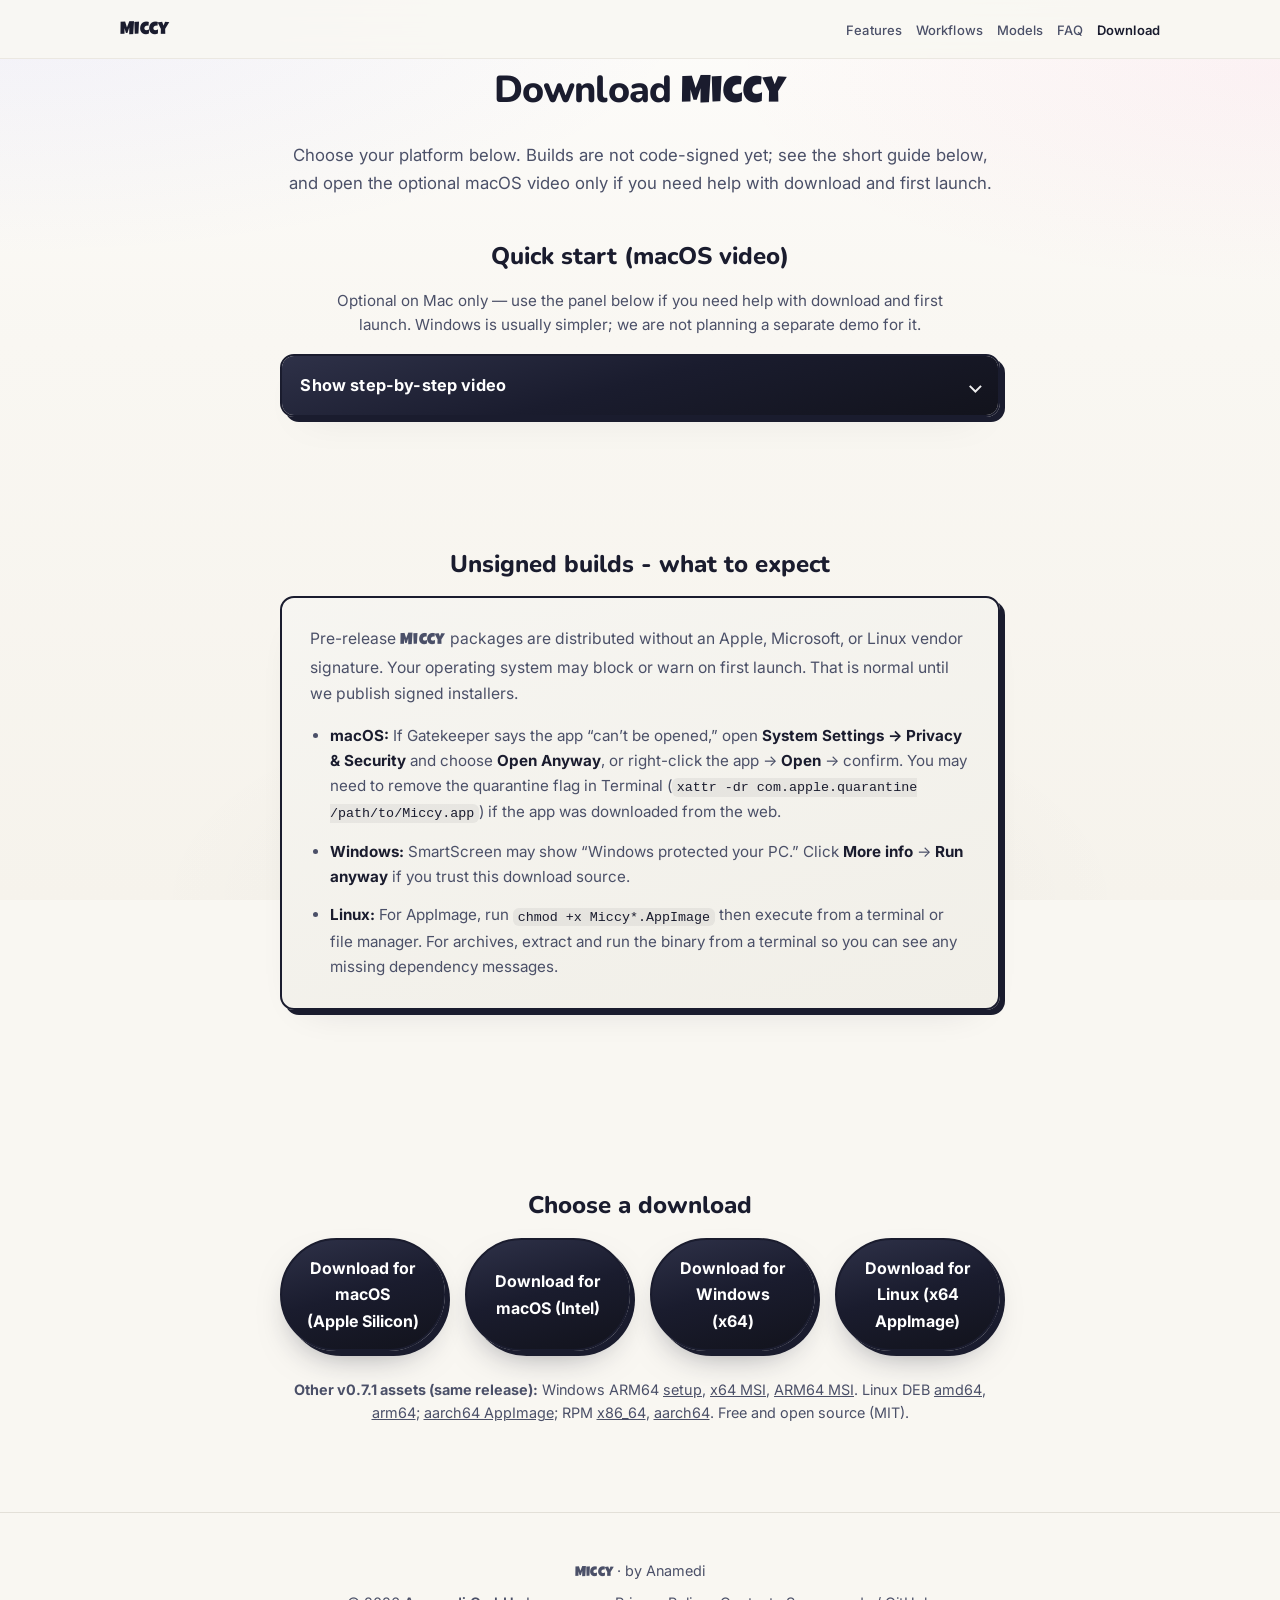
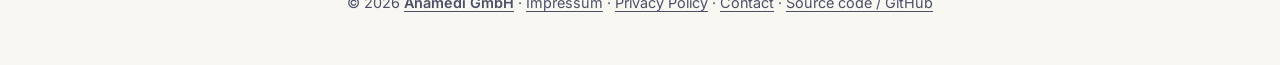
==== commit 55e95783: "finalized the landingpage" ====
--- a/download/index.html
+++ b/download/index.html
@@ -13,6 +13,28 @@
       content="Download Miccy for macOS, Windows, or Linux. Quick tutorial for running unsigned builds."
     />
     <title>Download Miccy</title>
+    <link rel="icon" href="../assets/favicon.ico" sizes="any" type="image/x-icon" />
+    <link rel="apple-touch-icon" href="../assets/mascot.png" />
+    <link rel="canonical" href="./" />
+    <meta name="theme-color" content="#f9f7f2" />
+    <meta name="author" content="Anamedi GmbH" />
+    <meta name="application-name" content="Miccy" />
+    <meta property="og:type" content="website" />
+    <meta property="og:site_name" content="Miccy" />
+    <meta property="og:title" content="Download Miccy" />
+    <meta
+      property="og:description"
+      content="Download Miccy for macOS, Windows, or Linux. Quick tutorial for running unsigned builds."
+    />
+    <meta property="og:image" content="../assets/miccy-mascot.png" />
+    <meta property="og:image:alt" content="Miccy mascot: a friendly vintage-style microphone character" />
+    <meta name="twitter:card" content="summary_large_image" />
+    <meta name="twitter:title" content="Download Miccy" />
+    <meta
+      name="twitter:description"
+      content="Download Miccy for macOS, Windows, or Linux. Quick tutorial for running unsigned builds."
+    />
+    <meta name="twitter:image" content="../assets/miccy-mascot.png" />
     <link rel="preconnect" href="https://fonts.googleapis.com" />
     <link rel="preconnect" href="https://fonts.gstatic.com" crossorigin />
     <link
@@ -63,7 +85,8 @@
           <h1 class="download-page__title">Download <span class="brand">Miccy</span></h1>
           <p class="download-page__lead">
             Choose your platform below. Builds are not code-signed yet; see the
-            short guide and video on how to open them safely on your system.
+            short guide below, and open the optional macOS video only if you need
+            help with download and first launch.
           </p>
         </div>
       </section>
@@ -74,32 +97,43 @@
       >
         <div class="container container--download">
           <h2 id="tutorial-heading" class="download-page__section-title">
-            Quick start (video)
+            Quick start (macOS video)
           </h2>
-          <p class="download-page__section-intro">
-            Watch how to download, allow the app past your system’s security
-            prompts, and launch <span class="brand">Miccy</span> the first time.
+          <p class="download-page__tutorial-lead">
+            Optional on Mac only — use the panel below if you need help with download and first
+            launch. Windows is usually simpler; we are not planning a separate demo for it.
           </p>
-          <!--
-            Replace the placeholder below with your player, for example:
-            <video class="tutorial-video-el" controls playsinline poster="../assets/tutorial-poster.jpg" width="1280" height="720">
-              <source src="https://your-cdn.com/miccy-tutorial.mp4" type="video/mp4" />
-            </video>
-            Or: <iframe title="<span class="brand">Miccy</span> tutorial" src="https://www.youtube-nocookie.com/embed/VIDEO_ID" loading="lazy" allowfullscreen></iframe>
-          -->
-          <div
-            class="video-placeholder"
-            role="img"
-            aria-label="Video tutorial placeholder - add your tutorial embed here"
-          >
-            <div class="video-placeholder__frame">
-              <span class="video-placeholder__play" aria-hidden="true"></span>
-              <p class="video-placeholder__title">Tutorial video</p>
-              <p class="video-placeholder__hint">
-                Placeholder - embed your MP4, YouTube, or Vimeo player here.
+          <details class="download-page__tutorial-accordion">
+            <summary class="download-page__tutorial-summary">
+              <span class="download-page__tutorial-summary-label">Show step-by-step video</span>
+              <span class="download-page__tutorial-summary-chevron" aria-hidden="true"></span>
+            </summary>
+            <div class="download-page__tutorial-panel">
+              <p class="download-page__section-intro download-page__section-intro--flush">
+                This walkthrough is aimed at <strong>macOS</strong>: download, allow the app past
+                Gatekeeper, and launch <span class="brand">Miccy</span> the first time.
+              </p>
+              <div class="download-page__video">
+                <iframe
+                  title="Miccy macOS quick start: download and first launch"
+                  src="https://player.vimeo.com/video/1184088914"
+                  loading="lazy"
+                  allow="autoplay; fullscreen; picture-in-picture; clipboard-write"
+                  allowfullscreen
+                  referrerpolicy="strict-origin-when-cross-origin"
+                ></iframe>
+              </div>
+              <p class="download-page__video-caption">
+                Watch on Vimeo:
+                <a
+                  href="https://vimeo.com/1184088914"
+                  rel="noopener noreferrer"
+                  class="text-link"
+                  >vimeo.com/1184088914</a
+                >
               </p>
             </div>
-          </div>
+          </details>
         </div>
       </section>
 
@@ -153,37 +187,28 @@
           <h2 id="downloads-heading" class="download-page__section-title">
             Choose a download
           </h2>
-          <p class="download-page__section-intro">
-            Miccy <strong>v0.7.1</strong> is published on GitHub as
-            <a
-              href="https://github.com/anamedi-ch/anamedi_lokal/releases/latest"
-              rel="noopener noreferrer"
-              >Latest</a
+          <div class="download-buttons download-buttons--quad">
+            <a
+              class="btn btn--primary btn--download"
+              id="download-macos-aarch64"
+              href="https://github.com/anamedi-ch/anamedi_lokal/releases/download/v0.7.1/Miccy_0.7.1_aarch64.dmg"
+              download="Miccy_0.7.1_aarch64.dmg"
+              data-platform="macos_aarch64"
+              >Download for macOS (Apple&nbsp;Silicon)</a
             >
-            (<a
-              href="https://github.com/anamedi-ch/anamedi_lokal/releases/tag/v0.7.1"
-              rel="noopener noreferrer"
-              >release page</a
-            >). Primary downloads below target the most common CPU architecture;
-            the footnote lists MSI, ARM64, DEB, RPM, and the other AppImage.
-            <a
-              href="https://github.com/anamedi-ch/anamedi_lokal/commits/v0.7.1"
-              rel="noopener noreferrer"
-              >Changelog</a
-            >.
-          </p>
-          <div class="download-buttons">
             <a
               class="btn btn--primary btn--download"
-              id="download-macos"
-              href="https://github.com/anamedi-ch/anamedi_lokal/releases/tag/v0.7.1"
-              data-platform="macos"
-              >macOS: view release</a
+              id="download-macos-x64"
+              href="https://github.com/anamedi-ch/anamedi_lokal/releases/download/v0.7.1/Miccy_0.7.1_x64.dmg"
+              download="Miccy_0.7.1_x64.dmg"
+              data-platform="macos_x64"
+              >Download for macOS (Intel)</a
             >
             <a
               class="btn btn--primary btn--download"
               id="download-windows"
               href="https://github.com/anamedi-ch/anamedi_lokal/releases/download/v0.7.1/Miccy_0.7.1_x64-setup.exe"
+              download="Miccy_0.7.1_x64-setup.exe"
               data-platform="windows"
               >Download for Windows (x64)</a
             >
@@ -191,6 +216,7 @@
               class="btn btn--primary btn--download"
               id="download-linux"
               href="https://github.com/anamedi-ch/anamedi_lokal/releases/download/v0.7.1/Miccy_0.7.1_amd64.AppImage"
+              download="Miccy_0.7.1_amd64.AppImage"
               data-platform="linux"
               >Download for Linux (x64 AppImage)</a
             >
@@ -200,45 +226,52 @@
             Windows ARM64
             <a
               href="https://github.com/anamedi-ch/anamedi_lokal/releases/download/v0.7.1/Miccy_0.7.1_arm64-setup.exe"
+              download="Miccy_0.7.1_arm64-setup.exe"
               rel="noopener noreferrer"
               >setup</a
             >,
             <a
               href="https://github.com/anamedi-ch/anamedi_lokal/releases/download/v0.7.1/Miccy_0.7.1_x64_en-US.msi"
+              download="Miccy_0.7.1_x64_en-US.msi"
               rel="noopener noreferrer"
               >x64 MSI</a
             >,
             <a
               href="https://github.com/anamedi-ch/anamedi_lokal/releases/download/v0.7.1/Miccy_0.7.1_arm64_en-US.msi"
+              download="Miccy_0.7.1_arm64_en-US.msi"
               rel="noopener noreferrer"
               >ARM64 MSI</a
             >. Linux DEB
             <a
               href="https://github.com/anamedi-ch/anamedi_lokal/releases/download/v0.7.1/Miccy_0.7.1_amd64.deb"
+              download="Miccy_0.7.1_amd64.deb"
               rel="noopener noreferrer"
               >amd64</a
             >,
             <a
               href="https://github.com/anamedi-ch/anamedi_lokal/releases/download/v0.7.1/Miccy_0.7.1_arm64.deb"
+              download="Miccy_0.7.1_arm64.deb"
               rel="noopener noreferrer"
               >arm64</a
             >;
             <a
               href="https://github.com/anamedi-ch/anamedi_lokal/releases/download/v0.7.1/Miccy_0.7.1_aarch64.AppImage"
+              download="Miccy_0.7.1_aarch64.AppImage"
               rel="noopener noreferrer"
               >aarch64 AppImage</a
             >; RPM
             <a
               href="https://github.com/anamedi-ch/anamedi_lokal/releases/download/v0.7.1/Miccy-0.7.1-1.x86_64.rpm"
+              download="Miccy-0.7.1-1.x86_64.rpm"
               rel="noopener noreferrer"
               >x86_64</a
             >,
             <a
               href="https://github.com/anamedi-ch/anamedi_lokal/releases/download/v0.7.1/Miccy-0.7.1-1.aarch64.rpm"
+              download="Miccy-0.7.1-1.aarch64.rpm"
               rel="noopener noreferrer"
               >aarch64</a
-            >. There is no macOS binary in this asset set yet—the release page
-            lists everything published for this tag. Free and open source (MIT).
+            >. Free and open source (MIT).
           </p>
         </div>
       </section>
--- a/styles.css
+++ b/styles.css
@@ -1238,6 +1238,10 @@
   }
 }
 
+.container--demo {
+  width: min(100% - 2.5rem, 1200px);
+}
+
 .container--download {
   width: min(100% - 2.5rem, 720px);
   margin-inline: auto;
@@ -1405,15 +1409,6 @@
   margin-top: 1rem;
 }
 
-.demo-section__intro {
-  max-width: 36rem;
-  margin: 0 auto 1.5rem;
-  font-size: 0.98rem;
-  line-height: 1.6;
-  text-align: center;
-  color: var(--ink-muted);
-}
-
 .download-page__title {
   margin: 0 0 1rem;
   font-family: var(--font-display);
@@ -1453,6 +1448,93 @@
   padding: 0.1em 0.3em;
   border-radius: 4px;
   background: color-mix(in srgb, var(--ink) 6%, transparent);
+}
+
+.download-page__tutorial-lead {
+  margin: 0 auto 1.1rem;
+  max-width: 40rem;
+  font-size: 0.95rem;
+  line-height: 1.55;
+  text-align: center;
+  color: var(--ink-muted);
+}
+
+.download-page__tutorial-accordion {
+  margin: 0;
+  border: 2px solid var(--ink);
+  border-radius: var(--radius-lg);
+  box-shadow: var(--shadow), 0 16px 40px -28px rgba(26, 28, 46, 0.35);
+  overflow: hidden;
+}
+
+.download-page__tutorial-summary {
+  list-style: none;
+  cursor: pointer;
+  display: flex;
+  align-items: center;
+  justify-content: space-between;
+  gap: 1rem;
+  padding: 1rem 1.15rem;
+  background: linear-gradient(
+    165deg,
+    #2e3148 0%,
+    var(--accent) 48%,
+    #12131c 100%
+  );
+  color: #fff;
+  font-weight: 700;
+  font-size: 1.02rem;
+  letter-spacing: 0.01em;
+  transition: filter 0.2s ease, box-shadow 0.2s ease;
+}
+
+.download-page__tutorial-summary::-webkit-details-marker {
+  display: none;
+}
+
+.download-page__tutorial-summary::-moz-list-marker {
+  display: none;
+}
+
+.download-page__tutorial-summary:hover {
+  filter: brightness(1.06);
+}
+
+.download-page__tutorial-summary:focus-visible {
+  outline: 2px solid #a5b4fc;
+  outline-offset: 2px;
+}
+
+.download-page__tutorial-summary-label {
+  flex: 1;
+  text-align: left;
+}
+
+.download-page__tutorial-summary-chevron {
+  flex-shrink: 0;
+  width: 0.55rem;
+  height: 0.55rem;
+  margin-top: 0.1rem;
+  border-right: 2.5px solid rgba(255, 255, 255, 0.92);
+  border-bottom: 2.5px solid rgba(255, 255, 255, 0.92);
+  transform: rotate(45deg);
+  transition: transform 0.3s var(--ease-spring);
+}
+
+.download-page__tutorial-accordion[open] .download-page__tutorial-summary-chevron {
+  margin-top: 0.28rem;
+  transform: rotate(225deg);
+}
+
+.download-page__tutorial-panel {
+  padding: 1.15rem 1.15rem 1.35rem;
+  border-top: 1px solid var(--line);
+  background: var(--bg-elevated);
+}
+
+.download-page__section-intro--flush {
+  margin-top: 0;
+  margin-bottom: 1.25rem;
 }
 
 .video-placeholder {
@@ -1519,6 +1601,35 @@
   max-width: 28ch;
 }
 
+.download-page__video,
+.demo-section__video {
+  position: relative;
+  width: 100%;
+  margin: 0;
+  aspect-ratio: 16 / 9;
+  border-radius: var(--radius-lg);
+  border: 2px solid var(--ink);
+  box-shadow: var(--shadow), 0 20px 48px -32px rgba(26, 28, 46, 0.15);
+  overflow: hidden;
+  background: #0f0f12;
+}
+
+.download-page__video iframe,
+.demo-section__video iframe {
+  position: absolute;
+  inset: 0;
+  width: 100%;
+  height: 100%;
+  border: 0;
+}
+
+.download-page__video-caption {
+  margin: 0.85rem 0 0;
+  font-size: 0.92rem;
+  color: var(--ink-muted);
+  text-align: center;
+}
+
 .unsigned-notice {
   text-align: left;
 }
@@ -1563,10 +1674,17 @@
   gap: 1rem;
 }
 
+.download-buttons--quad {
+  grid-template-columns: repeat(4, minmax(0, 1fr));
+}
+
 @media (min-width: 640px) {
   .download-buttons {
-    grid-template-columns: repeat(3, minmax(0, 1fr));
     gap: 1.25rem;
+  }
+
+  .download-buttons:not(.download-buttons--quad) {
+    grid-template-columns: repeat(2, minmax(0, 1fr));
   }
 }
 
